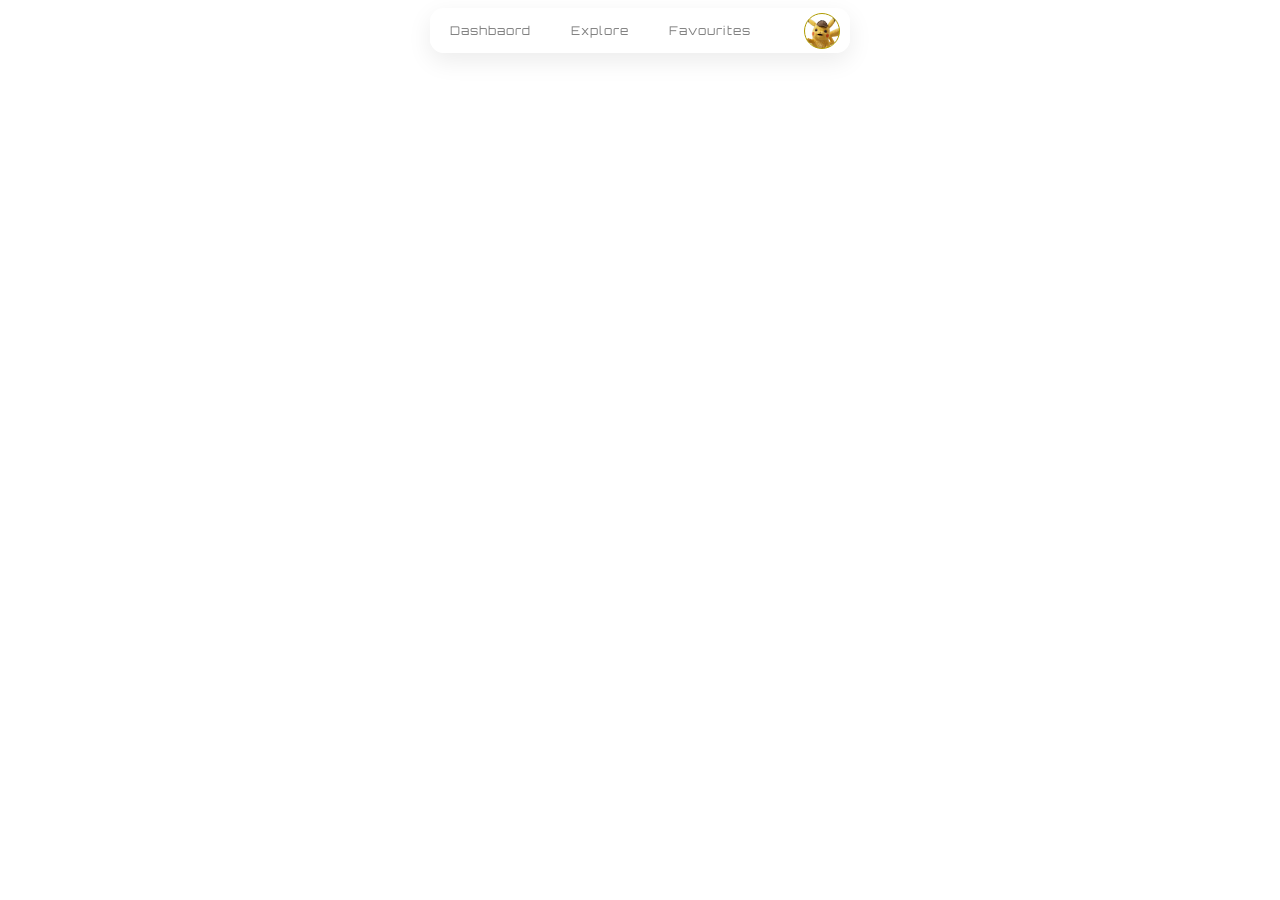
==== index.html @ 4932021b "Landing and Navbar Empty Landing page with Navbar" ====
<!DOCTYPE html>
<html lang="en">
<head>
  <meta charset="UTF-8" />
  <meta name="viewport" content="width=device-width, initial-scale=1.0" />
  <title>Pokedex</title>
  <link rel="stylesheet" href="style.css" />
  <link href="https://fonts.googleapis.com/css2?family=Orbitron:wght@400;600&display=swap" rel="stylesheet">
  <link href="https://fonts.googleapis.com/css2?family=Audiowide&display=swap" rel="stylesheet">
</head>
<body>
 <header class="app-header glass">
  <nav class="navbar">
    <span> Dashbaord</span>
    <a class="nav-link" href="./htmlfolders/explore.html">Explore</a>
    <span>Favourites</span>
   
  </nav>
      <button class="profile-icon" type="button" aria-label="Profile"></button>

</header>
  



</body>
</html>
---- style.css ----
body {
  background-color: #ffff;
  font-family: 'Orbitron', sans-serif; 
  letter-spacing: 1px;
  color: white;
}

.app-header {
  position: sticky;
  top: 16px;
  z-index: 10;
  display: flex;
  align-items: center;
  justify-content: space-between;
  width: 100%;
  max-width: 400px;
  margin: 0 auto;
  height: 25px;
  padding: 10px 10px;
  border-radius: 14px;
}

.glass {
  background: rgba(255, 255, 255, 0.65);
  backdrop-filter: blur(12px);
  box-shadow: 0 8px 25px rgba(0, 0, 0, 0.08);
}

.navbar {
  display: flex;
  gap: 20px;
}


.navbar span {
  position: relative;
  cursor: pointer;
  font-weight: 100;
  font-size: 12px;
  color: grey;
  padding: 6px 10px;
  border-radius: 8px;
  transition: all 0.2s ease;
}


.navbar span:hover {
  background: rgba(0, 0, 0, 0.06);
}


.navbar span:active {
  transform: scale(0.95);
}

.navbar span.active {
  background: black;
  color: white;
}


.navbar span:hover::after {
  width: 60%;
}

.nav-link {
  position: relative;
  cursor: pointer;
  font-weight: 100;
  font-size: 12px;
  color: grey;
  padding: 6px 10px;
  border-radius: 8px;
  transition: all 0.2s ease;
  text-decoration: none;
}

.nav-link:hover {
  background: rgba(0, 0, 0, 0.06);
}

.nav-link:active {
  transform: scale(0.95);
}


.profile-icon {
  width: 36px;
  height: 36px;
  border-radius: 50%;
  border: 1px solid rgb(175, 155, 0);
  cursor: pointer;

  background: center/cover no-repeat url("images/profile.png");

  display: flex;
  align-items: center;
  justify-content: center;

  color: white;
  font-size: 14px;

  transition: all 0.2s ease;
}

.profile-icon:hover {
  transform: scale(1.08);
  box-shadow: 0 4px 12px rgba(0,0,0,0.2);
}

.profile-icon:active {
  transform: scale(0.95);
}
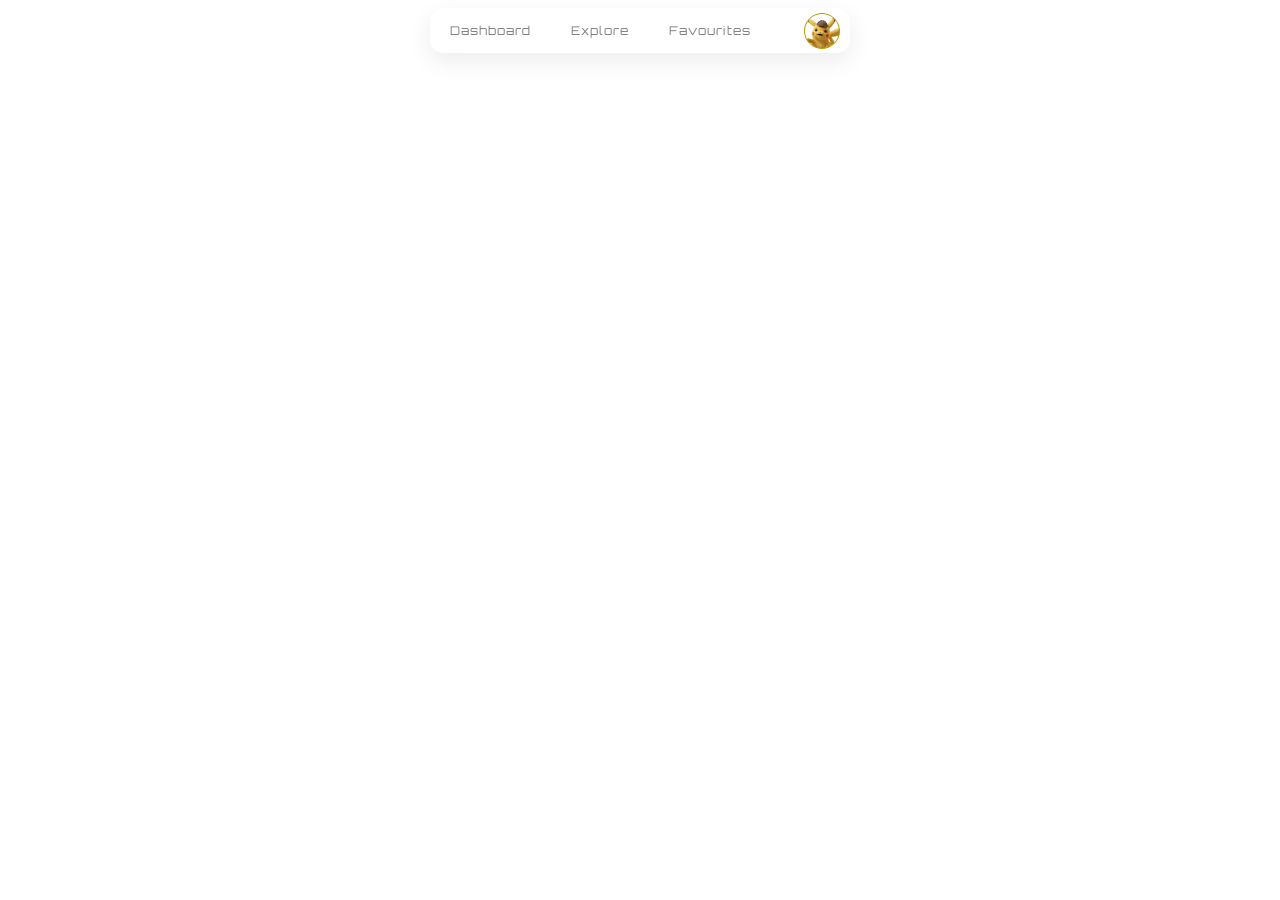
==== commit d0a264fc: "Pokemon data fetch using poke api done Pokemon data fetch using poke api done" ====
--- a/index.html
+++ b/index.html
@@ -9,19 +9,20 @@
   <link href="https://fonts.googleapis.com/css2?family=Audiowide&display=swap" rel="stylesheet">
 </head>
 <body>
- <header class="app-header glass">
+
+<header class="app-header glass">
+
   <nav class="navbar">
-    <span> Dashbaord</span>
-    <a class="nav-link" href="./htmlfolders/explore.html">Explore</a>
-    <span>Favourites</span>
-   
+    <span class="nav-link" onclick="goToDashboard()">Dashboard</span>
+    <span class="nav-link" onclick="goToExplore()">Explore</span>
+    <span class="nav-link" onclick="goToFavourites()">Favourites</span>
   </nav>
-      <button class="profile-icon" type="button" aria-label="Profile"></button>
+
+  <button class="profile-icon" type="button" aria-label="Profile"></button>
 
 </header>
-  
 
-
+<script src="navigation.js"></script>
 
 </body>
-</html>
+</html>
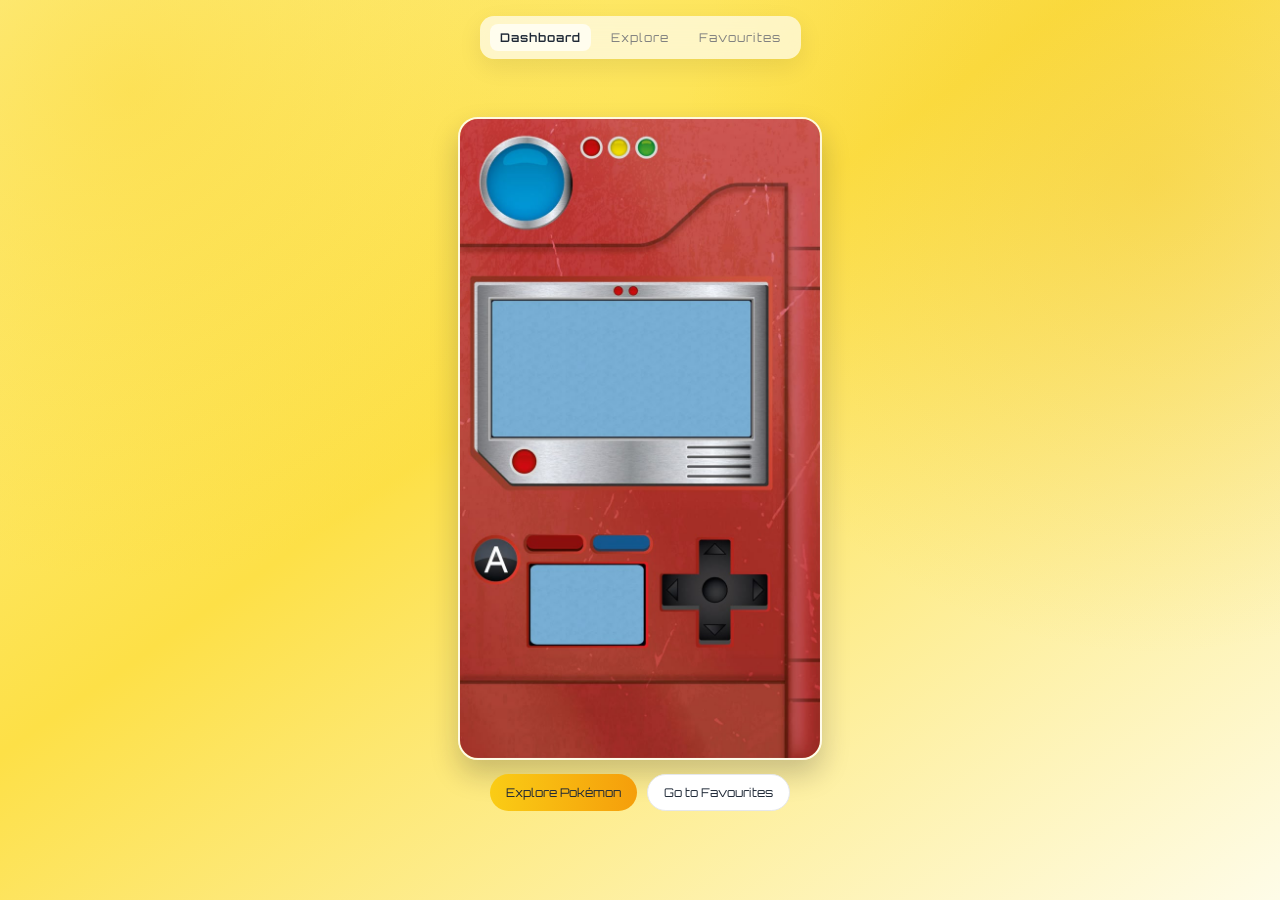
==== commit d3b78232: "Searching and Sorting/Filtering Searching Pokemon By Name and Sorting/Filtering Pokemon based on Typ" ====
--- a/index.html
+++ b/index.html
@@ -8,19 +8,30 @@
   <link href="https://fonts.googleapis.com/css2?family=Orbitron:wght@400;600&display=swap" rel="stylesheet">
   <link href="https://fonts.googleapis.com/css2?family=Audiowide&display=swap" rel="stylesheet">
 </head>
-<body>
+<body class="dashboard-body">
 
 <header class="app-header glass">
 
   <nav class="navbar">
-    <span class="nav-link" onclick="goToDashboard()">Dashboard</span>
+    <span class="nav-link active" onclick="goToDashboard()">Dashboard</span>
     <span class="nav-link" onclick="goToExplore()">Explore</span>
     <span class="nav-link" onclick="goToFavourites()">Favourites</span>
   </nav>
 
-  <button class="profile-icon" type="button" aria-label="Profile"></button>
+
 
 </header>
+
+<main class="dashboard-main">
+  <section class="hero-card">
+    <img src="images/pokedex.jpeg" alt="Pokédex" class="pokedex-image" />
+
+    <div class="hero-actions">
+      <button type="button" class="hero-btn primary" onclick="goToExplore()">Explore Pokémon</button>
+      <button type="button" class="hero-btn secondary" onclick="goToFavourites()">Go to Favourites</button>
+    </div>
+  </section>
+</main>
 
 <script src="navigation.js"></script>
 
--- a/style.css
+++ b/style.css
@@ -1,10 +1,20 @@
 body {
+  margin: 0;
   background-color: #ffff;
   font-family: 'Orbitron', sans-serif; 
   letter-spacing: 1px;
   color: white;
 }
 
+.dashboard-body {
+  background:
+    radial-gradient(circle at 10% 10%, rgba(250, 204, 21, 0.35), transparent 35%),
+    radial-gradient(circle at 90% 20%, rgba(234, 179, 8, 0.28), transparent 35%),
+    linear-gradient(145deg, #fef08a 0%, #fde047 42%, #fefce8 100%);
+  height: 100vh;
+  overflow: hidden;
+}
+
 .app-header {
   position: sticky;
   top: 16px;
@@ -12,11 +22,11 @@
   display: flex;
   align-items: center;
   justify-content: space-between;
-  width: 100%;
-  max-width: 400px;
+  width: fit-content;
+  max-width: calc(100% - 24px);
   margin: 0 auto;
-  height: 25px;
-  padding: 10px 10px;
+  height: auto;
+  padding: 8px 10px;
   border-radius: 14px;
 }
 
@@ -28,7 +38,7 @@
 
 .navbar {
   display: flex;
-  gap: 20px;
+  gap: 10px;
 }
 
 
@@ -54,13 +64,13 @@
 }
 
 .navbar span.active {
-  background: black;
-  color: white;
+  background: rgba(255, 255, 255, 0.7);
+  color: #1f2937;
 }
 
 
 .navbar span:hover::after {
-  width: 60%;
+  width: 40%;
 }
 
 .nav-link {
@@ -83,6 +93,12 @@
   transform: scale(0.95);
 }
 
+.nav-link.active {
+  background: rgba(250, 204, 21, 0.35);
+  color: #1f2937;
+  font-weight: 600;
+}
+
 
 .profile-icon {
   width: 36px;
@@ -110,4 +126,80 @@
 
 .profile-icon:active {
   transform: scale(0.95);
+}
+
+.dashboard-main {
+  height: calc(100vh - 90px);
+  display: grid;
+  place-items: center;
+  padding: 16px;
+}
+
+.hero-card {
+  width: min(720px, calc(100% - 24px));
+  border-radius: 26px;
+  padding: 12px 18px 20px;
+  text-align: center;
+  background: transparent;
+}
+
+.hero-tag {
+  margin: 0;
+  font-size: 12px;
+  color: #d97706;
+}
+
+.hero-card h1 {
+  margin: 8px 0 8px;
+  color: #1f2937;
+  font-size: clamp(28px, 4vw, 42px);
+}
+
+.hero-subtext {
+  margin: 0 auto;
+  max-width: 560px;
+  color: #4b5563;
+  font-size: 13px;
+}
+
+.pokedex-image {
+  width: min(360px, 100%);
+  margin: 8px auto 14px;
+  display: block;
+  border-radius: 20px;
+  box-shadow: 0 14px 28px rgba(17, 24, 39, 0.22);
+  border: 2px solid rgba(255, 255, 255, 0.8);
+}
+
+.hero-actions {
+  display: flex;
+  justify-content: center;
+  gap: 10px;
+  flex-wrap: wrap;
+}
+
+.hero-btn {
+  border: none;
+  border-radius: 999px;
+  padding: 10px 16px;
+  font-family: 'Orbitron', sans-serif;
+  font-size: 12px;
+  cursor: pointer;
+  transition: transform 0.2s ease, box-shadow 0.2s ease;
+}
+
+.hero-btn.primary {
+  background: linear-gradient(90deg, #facc15, #f59e0b);
+  color: #1f2937;
+}
+
+.hero-btn.secondary {
+  background: #ffffff;
+  color: #1f2937;
+  border: 1px solid #e5e7eb;
+}
+
+.hero-btn:hover {
+  transform: translateY(-1px);
+  box-shadow: 0 8px 16px rgba(0, 0, 0, 0.16);
 }
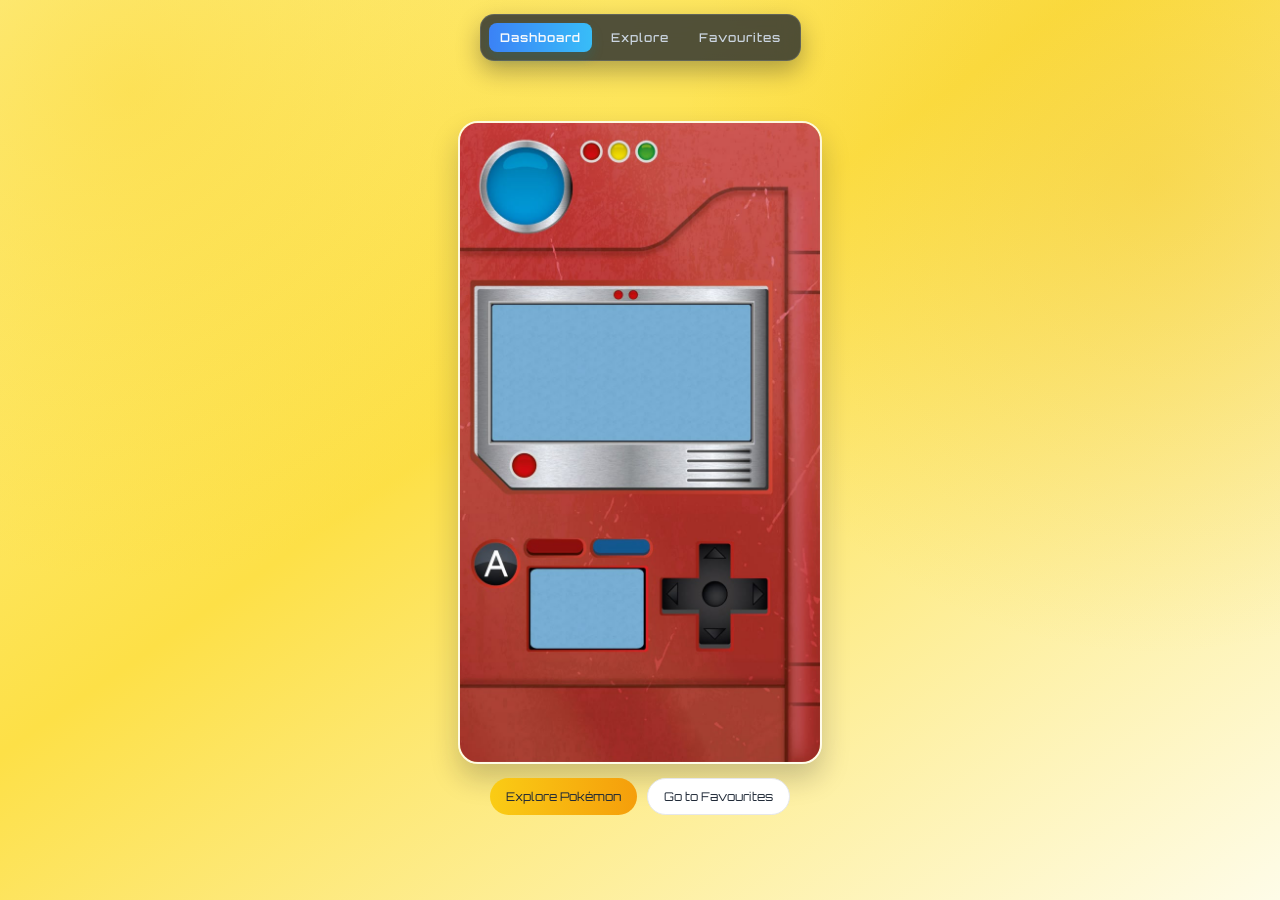
==== commit 502b4bd9: "redesign explore page" ====
--- a/index.html
+++ b/index.html
@@ -17,11 +17,7 @@
     <span class="nav-link" onclick="goToExplore()">Explore</span>
     <span class="nav-link" onclick="goToFavourites()">Favourites</span>
   </nav>
-
-
-
 </header>
-
 <main class="dashboard-main">
   <section class="hero-card">
     <img src="images/pokedex.jpeg" alt="Pokédex" class="pokedex-image" />
--- a/style.css
+++ b/style.css
@@ -17,7 +17,7 @@
 
 .app-header {
   position: sticky;
-  top: 16px;
+  top: 14px;
   z-index: 10;
   display: flex;
   align-items: center;
@@ -26,36 +26,38 @@
   max-width: calc(100% - 24px);
   margin: 0 auto;
   height: auto;
-  padding: 8px 10px;
+  padding: 8px;
   border-radius: 14px;
 }
 
 .glass {
-  background: rgba(255, 255, 255, 0.65);
-  backdrop-filter: blur(12px);
-  box-shadow: 0 8px 25px rgba(0, 0, 0, 0.08);
+  background: rgba(15, 23, 42, 0.72);
+  backdrop-filter: blur(10px);
+  border: 1px solid rgba(148, 163, 184, 0.25);
+  box-shadow: 0 10px 24px rgba(2, 6, 23, 0.3);
 }
 
 .navbar {
   display: flex;
-  gap: 10px;
+  gap: 8px;
 }
 
 
 .navbar span {
   position: relative;
   cursor: pointer;
-  font-weight: 100;
-  font-size: 12px;
-  color: grey;
-  padding: 6px 10px;
+  font-weight: 500;
+  font-size: 12px;
+  color: #cbd5e1;
+  padding: 7px 11px;
   border-radius: 8px;
-  transition: all 0.2s ease;
+  transition: background-color 0.2s ease, color 0.2s ease, transform 0.2s ease;
 }
 
 
 .navbar span:hover {
-  background: rgba(0, 0, 0, 0.06);
+  background: rgba(148, 163, 184, 0.22);
+  color: #f8fafc;
 }
 
 
@@ -64,29 +66,26 @@
 }
 
 .navbar span.active {
-  background: rgba(255, 255, 255, 0.7);
-  color: #1f2937;
-}
-
-
-.navbar span:hover::after {
-  width: 40%;
+  background: linear-gradient(90deg, #3b82f6, #38bdf8);
+  color: #f8fafc;
+  box-shadow: 0 6px 12px rgba(14, 116, 144, 0.24);
 }
 
 .nav-link {
   position: relative;
   cursor: pointer;
-  font-weight: 100;
-  font-size: 12px;
-  color: grey;
-  padding: 6px 10px;
+  font-weight: 500;
+  font-size: 12px;
+  color: #cbd5e1;
+  padding: 7px 11px;
   border-radius: 8px;
-  transition: all 0.2s ease;
+  transition: background-color 0.2s ease, color 0.2s ease, transform 0.2s ease;
   text-decoration: none;
 }
 
 .nav-link:hover {
-  background: rgba(0, 0, 0, 0.06);
+  background: rgba(148, 163, 184, 0.22);
+  color: #f8fafc;
 }
 
 .nav-link:active {
@@ -94,9 +93,10 @@
 }
 
 .nav-link.active {
-  background: rgba(250, 204, 21, 0.35);
-  color: #1f2937;
+  background: linear-gradient(90deg, #3b82f6, #38bdf8);
+  color: #f8fafc;
   font-weight: 600;
+  box-shadow: 0 6px 12px rgba(14, 116, 144, 0.24);
 }
 
 
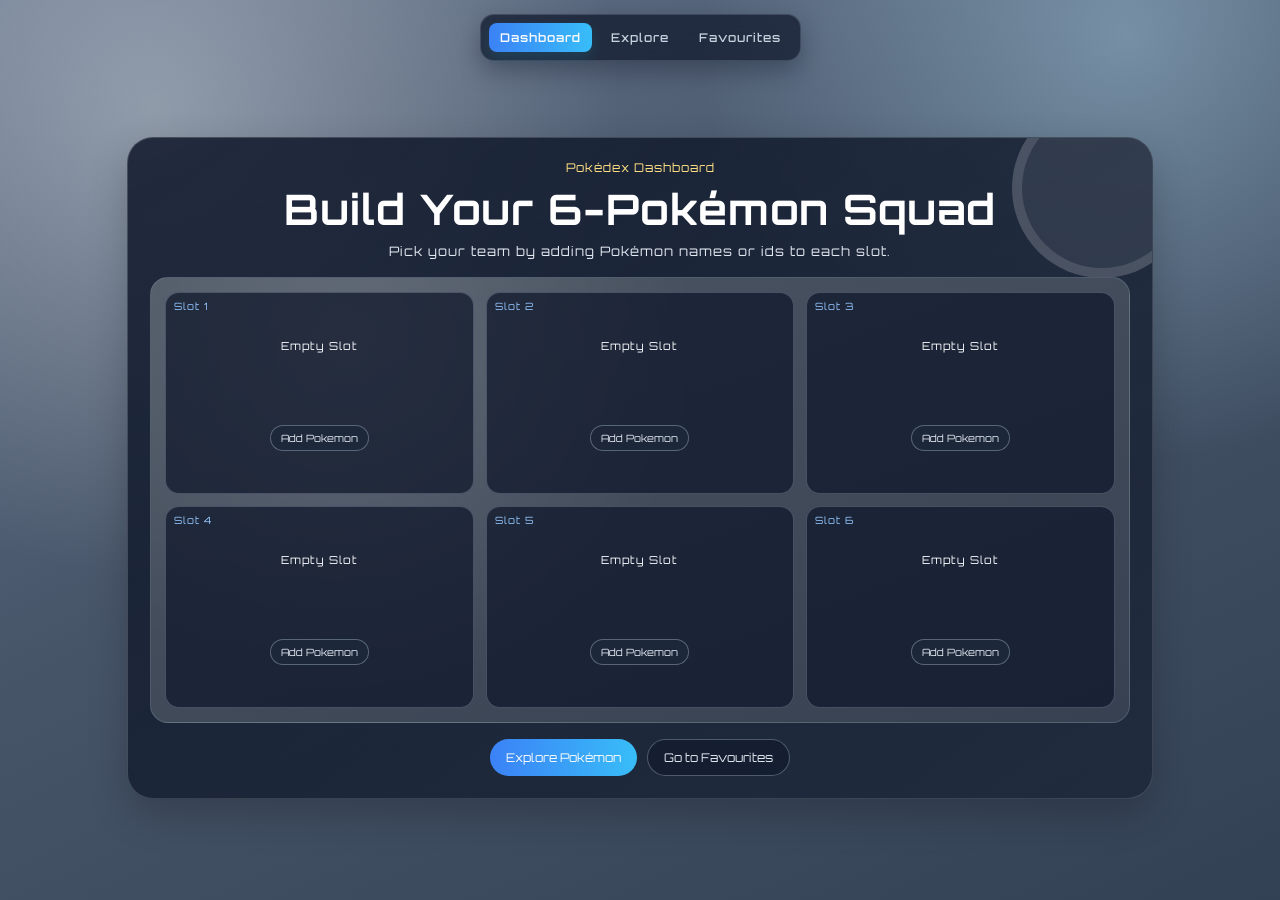
==== commit d1e55ae5: "Dahboard page redesign Squad feature added" ====
--- a/index.html
+++ b/index.html
@@ -19,17 +19,24 @@
   </nav>
 </header>
 <main class="dashboard-main">
-  <section class="hero-card">
-    <img src="images/pokedex.jpeg" alt="Pokédex" class="pokedex-image" />
+  <section class="dashboard-card">
+    <p class="dashboard-label">Pokédex Dashboard</p>
+    <h1>Build Your 6-Pokémon Squad</h1>
+    <p class="dashboard-subtitle">Pick your team by adding Pokémon names or ids to each slot.</p>
 
-    <div class="hero-actions">
-      <button type="button" class="hero-btn primary" onclick="goToExplore()">Explore Pokémon</button>
-      <button type="button" class="hero-btn secondary" onclick="goToFavourites()">Go to Favourites</button>
+    <section class="squad-board" aria-label="Pokemon squad builder">
+      <div class="squad-grid" id="squadGrid"></div>
+    </section>
+
+    <div class="dashboard-actions">
+      <button type="button" class="dashboard-btn primary" onclick="goToExplore()">Explore Pokémon</button>
+      <button type="button" class="dashboard-btn secondary" onclick="goToFavourites()">Go to Favourites</button>
     </div>
   </section>
 </main>
 
 <script src="navigation.js"></script>
+<script src="jsfolders/dashboard.js"></script>
 
 </body>
 </html>
--- a/style.css
+++ b/style.css
@@ -8,11 +8,10 @@
 
 .dashboard-body {
   background:
-    radial-gradient(circle at 10% 10%, rgba(250, 204, 21, 0.35), transparent 35%),
-    radial-gradient(circle at 90% 20%, rgba(234, 179, 8, 0.28), transparent 35%),
-    linear-gradient(145deg, #fef08a 0%, #fde047 42%, #fefce8 100%);
-  height: 100vh;
-  overflow: hidden;
+    radial-gradient(circle at 12% 12%, rgba(255, 255, 255, 0.32) 0, transparent 34%),
+    radial-gradient(circle at 88% 4%, rgba(186, 230, 253, 0.38) 0, transparent 30%),
+    linear-gradient(155deg, #64748b 0%, #475569 45%, #334155 100%);
+  min-height: 100vh;
 }
 
 .app-header {
@@ -129,56 +128,136 @@
 }
 
 .dashboard-main {
-  height: calc(100vh - 90px);
+  min-height: calc(100vh - 90px);
   display: grid;
   place-items: center;
   padding: 16px;
 }
 
-.hero-card {
-  width: min(720px, calc(100% - 24px));
+.dashboard-card {
+  width: min(980px, calc(100% - 24px));
   border-radius: 26px;
-  padding: 12px 18px 20px;
+  padding: 22px;
   text-align: center;
-  background: transparent;
-}
-
-.hero-tag {
+  position: relative;
+  background: linear-gradient(145deg, rgba(15, 23, 42, 0.85), rgba(30, 41, 59, 0.9));
+  box-shadow: 0 16px 40px rgba(0, 0, 0, 0.2);
+  border: 1px solid rgba(255, 255, 255, 0.15);
+  overflow: hidden;
+}
+
+.dashboard-card::before {
+  content: "";
+  position: absolute;
+  top: -40px;
+  right: -40px;
+  width: 160px;
+  height: 160px;
+  border-radius: 50%;
+  background: rgba(255, 255, 255, 0.08);
+  border: 10px solid rgba(255, 255, 255, 0.12);
+}
+
+.dashboard-label {
   margin: 0;
   font-size: 12px;
-  color: #d97706;
-}
-
-.hero-card h1 {
+  color: #ffe082;
+}
+
+.dashboard-card h1 {
   margin: 8px 0 8px;
-  color: #1f2937;
+  color: #fff;
   font-size: clamp(28px, 4vw, 42px);
 }
 
-.hero-subtext {
+.dashboard-subtitle {
   margin: 0 auto;
   max-width: 560px;
-  color: #4b5563;
+  color: #e2e8f0;
   font-size: 13px;
 }
 
-.pokedex-image {
-  width: min(360px, 100%);
-  margin: 8px auto 14px;
-  display: block;
-  border-radius: 20px;
-  box-shadow: 0 14px 28px rgba(17, 24, 39, 0.22);
-  border: 2px solid rgba(255, 255, 255, 0.8);
-}
-
-.hero-actions {
+.squad-board {
+  position: relative;
+  min-height: 360px;
+  margin: 18px auto 16px;
+  border-radius: 18px;
+  border: 1px solid rgba(148, 163, 184, 0.25);
+  background:
+    radial-gradient(circle at 20% 15%, rgba(255, 255, 255, 0.14), transparent 40%),
+    linear-gradient(160deg, #4b5563 0%, #374151 100%);
+  overflow: hidden;
+  padding: 14px;
+}
+
+.squad-grid {
+  display: grid;
+  grid-template-columns: repeat(3, minmax(0, 1fr));
+  gap: 12px;
+}
+
+.squad-slot {
+  position: relative;
+  border-radius: 14px;
+  min-height: 180px;
+  border: 1px solid rgba(148, 163, 184, 0.35);
+  background: rgba(15, 23, 42, 0.72);
+  display: grid;
+  place-items: center;
+  text-align: center;
+  padding: 10px;
+}
+
+.squad-slot img {
+  width: 96px;
+  height: 96px;
+  object-fit: contain;
+  filter: drop-shadow(0 8px 8px rgba(0, 0, 0, 0.25));
+}
+
+.slot-index {
+  position: absolute;
+  top: 7px;
+  left: 8px;
+  font-size: 10px;
+  color: #93c5fd;
+}
+
+.slot-name {
+  margin: 4px 0 8px;
+  color: #f8fafc;
+  font-size: 11px;
+}
+
+.slot-actions {
+  display: flex;
+  gap: 8px;
+}
+
+.slot-btn {
+  border: 1px solid rgba(148, 163, 184, 0.5);
+  border-radius: 999px;
+  padding: 6px 10px;
+  background: rgba(30, 41, 59, 0.9);
+  color: #e2e8f0;
+  font-family: 'Orbitron', sans-serif;
+  font-size: 10px;
+  cursor: pointer;
+}
+
+.slot-btn.clear {
+  border-color: rgba(248, 113, 113, 0.55);
+  color: #fecaca;
+}
+
+.dashboard-actions {
   display: flex;
   justify-content: center;
   gap: 10px;
   flex-wrap: wrap;
 }
 
-.hero-btn {
+.dashboard-btn {
   border: none;
   border-radius: 999px;
   padding: 10px 16px;
@@ -188,18 +267,30 @@
   transition: transform 0.2s ease, box-shadow 0.2s ease;
 }
 
-.hero-btn.primary {
-  background: linear-gradient(90deg, #facc15, #f59e0b);
-  color: #1f2937;
-}
-
-.hero-btn.secondary {
-  background: #ffffff;
-  color: #1f2937;
-  border: 1px solid #e5e7eb;
-}
-
-.hero-btn:hover {
+.dashboard-btn.primary {
+  background: linear-gradient(90deg, #3b82f6, #38bdf8);
+  color: #f8fafc;
+}
+
+.dashboard-btn.secondary {
+  background: rgba(15, 23, 42, 0.55);
+  color: #e2e8f0;
+  border: 1px solid rgba(148, 163, 184, 0.45);
+}
+
+.dashboard-btn:hover {
   transform: translateY(-1px);
   box-shadow: 0 8px 16px rgba(0, 0, 0, 0.16);
+}
+
+@media (max-width: 680px) {
+  .squad-grid {
+    grid-template-columns: repeat(2, minmax(0, 1fr));
+  }
+}
+
+@media (max-width: 480px) {
+  .squad-grid {
+    grid-template-columns: 1fr;
+  }
 }
